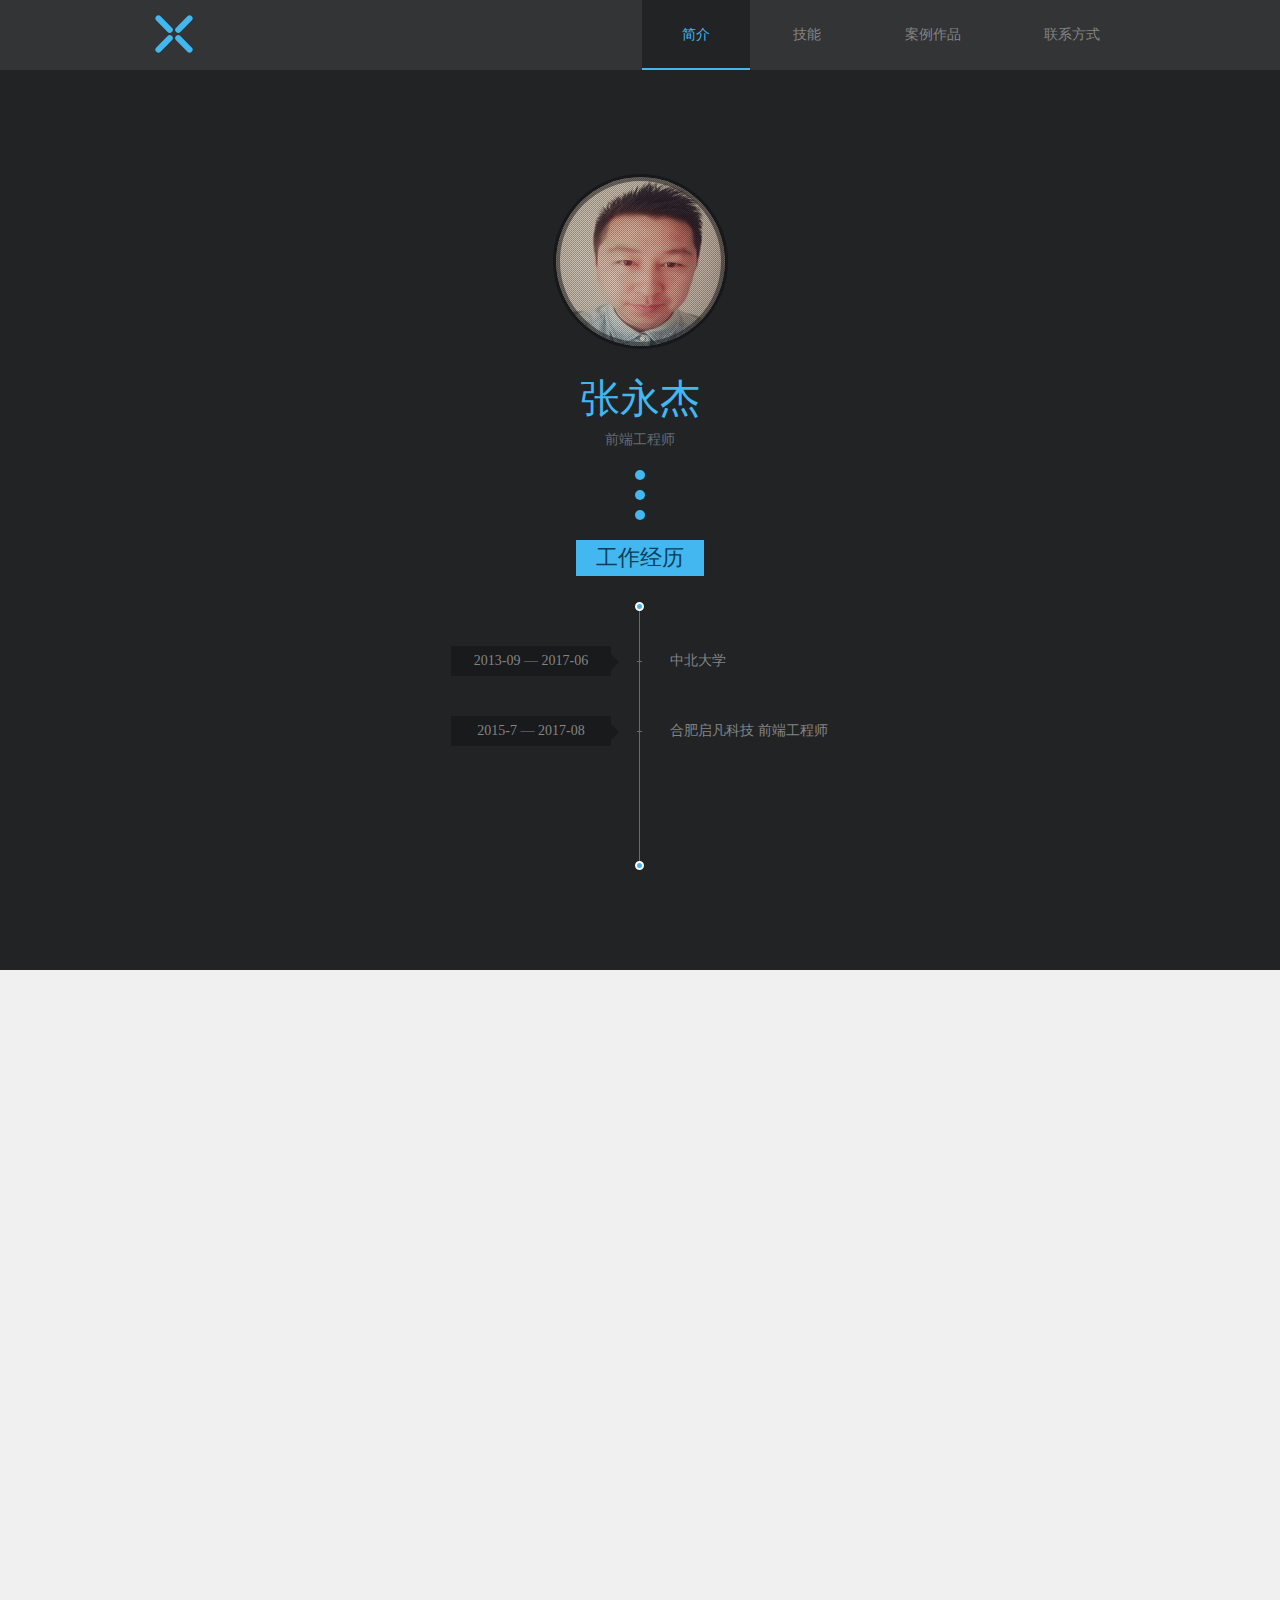
==== index.html @ 79b4f39c "ada" ====
<!DOCTYPE html PUBLIC "-//W3C//DTD XHTML 1.0 Transitional//EN"
        "http://www.w3.org/TR/xhtml1/DTD/xhtml1-transitional.dtd">
<html xmlns="http://www.w3.org/1999/xhtml">
<head>
    <meta http-equiv="Content-Type" content="text/html; charset=utf-8"/>
    <meta http-equiv="X-UA-Compatible" content="IE=Edge">
    <link href="favicon.ico" type="image/x-icon" rel="shortcut icon">

    <title>首页</title>

    <!--公共样式-->
    <link rel="stylesheet" type="text/css" href="css/reset.css"/>

    <!--公共脚本-->
    <script type="text/javascript" src="js/jquery-1.8.3.min.js"></script>
    <script type="text/javascript" src="js/jquery.easing.1.3.js"></script>
    <script type="text/javascript" src="js/jquery.fullPage.min.js"></script>
    <!--dialog-->
    <!--artdiolag-->
    <script type="text/javascript" src="js/artDialog4_jb51net/jquery.artDialog.js"></script>
    <script type="text/javascript" src="js/artDialog4_jb51net/artDialog.iframe.js"></script>
    <link rel="stylesheet" type="text/css" href="js/artDialog4_jb51net/skins/default.css"/>

    <!--前端脚本-->
    <script type="text/javascript" src="js/common.js"></script>


</head>

<body>
<!--导航-->
<div class="menu" id="menu">
    <div class="container_1000 m_center cf">
        <h1 class="logo">
            <a href="#page1">
                	<span>
                    	<i class="l_1"></i>
                        <i class="l_2"></i>
                        <i class="l_3"></i>
                        <i class="l_4"></i>
                    </span>
            </a>
        </h1>
        <ul class="nav">
            <li data-menuanchor="page1" class="active"><a href="#page1">简介</a></li>
            <li data-menuanchor="page2"><a href="#page2">技能</a></li>
            <li data-menuanchor="page3"><a href="#page3">案例作品</a></li>
            <li data-menuanchor="page4"><a href="#page4">联系方式</a></li>
        </ul>
    </div>
</div>

<div id="js_fullpage">

    <!--个人简介-->
    <div class="section">
        <div class="container container_1000 m_center align_center">
            <p class="mb20">
                	<span class="head">
                        <span class="zz"></span>
                        <span class="border"></span>
                        <img src="images/head1.jpg" width="169" height="169"/>
                    </span>
            </p>
            <p class="p_info mb20">
                <span class="p_name">张永杰</span>
                <br/>
                <span class="p_zhiwei">前端工程师</span>
            </p>
            <p>
                <span class="zhishi zhishi_1"></span>
            </p>
            <p>
                <span class="zhishi zhishi_2"></span>
            </p>
            <p class="mb10">
                <span class="zhishi zhishi_3"></span>
            </p>

            <p class="mb30">
                <span class="title_1">工作经历</span>
            </p>
            <div class="wrap_time m_center cf">
                <span class="time_start"></span><span class="time_end"></span>
                <div class="jingli time_1">
                    <p class="jingli_time">2013-09 — 2017-06</p>
                    <p class="jingli_info">中北大学</p>
                </div>
                <div class="jingli time_2">
                    <p class="jingli_time">2015-7 — 2017-08</p>
                    <p class="jingli_info">合肥启凡科技 前端工程师</p>
                </div>
            </div>
        </div>
    </div>

    <!--个人技能-->
    <div class="section bg_fff m_center align_center">
        <p class="mb30">
            <span class="img_bg title_jn"></span>
        </p>
        <p>
            <span class="zhishi zhishi_1"></span>
        </p>
        <p>
            <span class="zhishi zhishi_2"></span>
        </p>
        <p class="mb20">
            <span class="zhishi zhishi_3"></span>
        </p>
        <div class="skills">
            <ul class="skill-lang">
                <li>语言</li>
                <li>HTML(5)</li>
                <li>CSS(3)</li>
                <li>Javascript</li>
                <li>PHP</li>
                <li>MySQL</li>
            </ul>
            <ul class="skill-idea">
                <li>思想</li>
                <li>W3C标准</li>
                <li>语义化</li>
                <li>表现与结构分离</li>
                <li>响应式设计</li>
            </ul>
            <ul class="skill-frame">
                <li>框架</li>
                <li>jQuery</li>
                <li>Vue</li>
                <li>React</li>
                <li>Bootstrap</li>
                <li>Sass</li>
            </ul>
            <ul class="skill-tech">
                <li>技术</li>
                <li>Git</li>
                <li>Ajax</li>
                <li>Apache</li>
                <li>Webpack</li>
                <li>Ps/Ai</li>
            </ul>
        </div>
    </div>

    <!--案例-->
    <div class="section m_center align_center">
        <p class="mb30">
            <span class="title_1">案例作品</span>
        </p>
        <p>
            <span class="zhishi zhishi_1"></span>
        </p>
        <p>
            <span class="zhishi zhishi_2"></span>
        </p>
        <p class="mb20">
            <span class="zhishi zhishi_3"></span>
        </p>
        <div class="container container_1000 m_center cf">
            <div class="container_case">
                <div class="container wrap_case cf" id="js_wrap_case">
                    <ul class="list_case focus">
                        <li data-url="" data-name="拾艺客官网" class="js_cell_case">
                            <a href="http://nodenewszyj.duapp.com/" target="_blank">
                                <span class="zz"></span>
                                <img src="images/news.jpg" width="248" height="160"/>
                                <p class="case_info">
                                    <span>知闻App</span>
                                </p>
                            </a>
                        </li>
                        <li data-url="" data-name="时光电影App" class="js_cell_case">
                            <a href="http://toseemovie.duapp.com/" target="_blank">
                                <span class="zz"></span>
                                <img src="images/movie.jpg" width="248" height="160"/>
                                <p class="case_info">
                                    <span>时光电影App</span>
                                </p>
                            </a>
                        </li>
                        <li data-url="" data-name="拾艺客官网" class="js_cell_case">
                            <a href="http://ktvzyj.duapp.com" target="_blank">
                                <span class="zz"></span>
                                <img src="images/ktv.jpg" width="248" height="160"/>
                                <p class="case_info">
                                    <span>爱唱KTV</span>
                                </p>
                            </a>
                        </li>
                        <li data-url="" data-name="仿电商小米官网" class="js_cell_case">
                            <a href="小米官网/mi.html" target="_blank">
                                <span class="zz"></span>
                                <img src="images/mi.jpg" width="248" height="160"/>
                                <p class="case_info">
                                    <span>仿电商小米官网</span>
                                </p>
                            </a>
                        </li>
                        <li data-url="" data-name="仿电商苹果官网" class="js_cell_case">
                            <a href="apple/index.html" target="_blank">
                                <span class="zz"></span>
                                <img src="images/apple.jpg" width="248" height="160"/>
                                <p class="case_info">
                                    <span>仿电商苹果官网</span>
                                </p>
                            </a>
                        </li>
                        <li data-url="" data-name="拾艺客官网" class="js_cell_case">
                            <a href="suixinchang.duapp.com" target="_blank">
                                <span class="zz"></span>
                                <img src="images/music.jpg" width="248" height="160"/>
                                <p class="case_info">
                                    <span>唱享App</span>
                                </p>
                            </a>
                        </li>
                    </ul>
                </div>
            </div>
        </div>
    </div>

    <!--约-->
    <div class="section align_center">
        <p class="mb30">
            <span class="img_bg2 title_jn title_yue"></span>
        </p>
        <p>
            <span class="zhishi zhishi_1"></span>
        </p>
        <p>
            <span class="zhishi zhishi_2"></span>
        </p>
        <p class="mb20">
            <span class="zhishi zhishi_3"></span>
        </p>
        <p>
            <span class="yue_info yue_1"><i>:18306844427</i></span>
        </p>
        <p>
            <span class="yue_info yue_2"><i>:18306844427m@sina.com</i></span>
        </p>
        <p>
            <a target="_blank" class="yue_info yue_3"><i>:870470960</i></a>
        </p>
    </div>
</div>
</body>
</html>
---- js/artDialog4_jb51net/skins/default.css ----
@charset "utf-8";
/*
 * artDialog skin
 * http://code.google.com/p/artdialog/
 * (c) 2009-2011 TangBin, http://www.planeArt.cn
 *
 * This is licensed under the GNU LGPL, version 2.1 or later.
 * For details, see: http://creativecommons.org/licenses/LGPL/2.1/
 */
 
/* common start */
body { _margin:0; _height:100%; /*IE6 BUG*/ }
.aui_outer { text-align:left; }
table.aui_border, table.aui_dialog { border:0; margin:0; border-collapse:collapse; width:auto; }
.aui_nw, .aui_n, .aui_ne, .aui_w, .aui_c, .aui_e, .aui_sw, .aui_s, .aui_se, .aui_header, .aui_tdIcon, .aui_main, .aui_footer { padding:0; }
.aui_header, .aui_buttons button { font: 12px/1.11 'Microsoft Yahei', Tahoma, Arial, Helvetica, STHeiti; _font-family:Tahoma,Arial,Helvetica,STHeiti; -o-font-family: Tahoma, Arial; }
.aui_title { overflow:hidden; text-overflow: ellipsis; }
.aui_state_noTitle .aui_title { display:none; }
.aui_close { display:block; position:absolute; text-decoration:none; outline:none; _cursor:pointer; }
.aui_close:hover { text-decoration:none; }
.aui_main { text-align:center; min-width:9em; min-width:0\9/*IE8 BUG*/; }
.aui_content { display:inline-block; *zoom:1; *display:inline; text-align:left; border:none 0; }
.aui_content.aui_state_full { display:block; width:100%; margin:0; padding:0!important; height:100%; }
.aui_loading { width:96px; height:32px; text-align:left; text-indent:-999em; overflow:hidden; background:url(icons/loading.gif) no-repeat center center; }
.aui_icon { vertical-align: middle; }
.aui_icon div { width:48px; height:48px; margin:10px 0 10px 10px; background-position: center center; background-repeat:no-repeat; }
.aui_buttons { padding:8px; text-align:right; white-space:nowrap; }
.aui_buttons button { margin-left:15px; padding: 6px 8px; cursor: pointer; display: inline-block; text-align: center; line-height: 1; *padding:4px 10px; *height:2em; letter-spacing:2px; font-family: Tahoma, Arial/9!important; width:auto; overflow:visible; *width:1; color: #333; border: solid 1px #999; border-radius: 5px; background: #DDD; filter: progid:DXImageTransform.Microsoft.gradient(startColorstr='#FFFFFF', endColorstr='#DDDDDD'); background: linear-gradient(top, #FFF, #DDD); background: -moz-linear-gradient(top, #FFF, #DDD); background: -webkit-gradient(linear, 0% 0%, 0% 100%, from(#FFF), to(#DDD)); text-shadow: 0px 1px 1px rgba(255, 255, 255, 1); box-shadow: 0 1px 0 rgba(255, 255, 255, .7),  0 -1px 0 rgba(0, 0, 0, .09); -moz-transition:-moz-box-shadow linear .2s; -webkit-transition: -webkit-box-shadow linear .2s; transition: box-shadow linear .2s; }
.aui_buttons button::-moz-focus-inner{ border:0; padding:0; margin:0; }
.aui_buttons button:focus { outline:none 0; border-color:#426DC9; box-shadow:0 0 8px rgba(66, 109, 201, .9); }
.aui_buttons button:hover { color:#000; border-color:#666; }
.aui_buttons button:active { border-color:#666; filter: progid:DXImageTransform.Microsoft.gradient(startColorstr='#DDDDDD', endColorstr='#FFFFFF'); background: linear-gradient(top, #DDD, #FFF); background: -moz-linear-gradient(top, #DDD, #FFF); background: -webkit-gradient(linear, 0% 0%, 0% 100%, from(#DDD), to(#FFF)); box-shadow:inset 0 1px 5px rgba(66, 109, 201, .9), inset 0 1px 1em rgba(0, 0, 0, .3); }
.aui_buttons button[disabled] { cursor:default; color:#666; background:#DDD; border: solid 1px #999; filter:alpha(opacity=50); opacity:.5; box-shadow:none; }
button.aui_state_highlight { color: #FFF; border: solid 1px #1c6a9e; background: #2288cc; filter: progid:DXImageTransform.Microsoft.gradient(startColorstr='#33bbee', endColorstr='#2288cc'); background: linear-gradient(top, #33bbee, #2288cc); background: -moz-linear-gradient(top, #33bbee, #2288cc); background: -webkit-gradient(linear, 0% 0%, 0% 100%, from(#33bbee), to(#2288cc)); text-shadow: -1px -1px 1px #1c6a9e; }
button.aui_state_highlight:hover { color:#FFF; border-color:#0F3A56; }
button.aui_state_highlight:active { border-color:#1c6a9e; filter: progid:DXImageTransform.Microsoft.gradient(startColorstr='#33bbee', endColorstr='#2288cc'); background: linear-gradient(top, #33bbee, #2288cc); background: -moz-linear-gradient(top, #33bbee, #2288cc); background: -webkit-gradient(linear, 0% 0%, 0% 100%, from(#33bbee), to(#2288cc)); }
/* common end */

.aui_inner { background:#FFF; }
.aui_outer, .aui_inner { border:1px solid rgba(0, 0, 0, .7); border:1px solid #333\9; }
.aui_border { box-shadow: inset 0 0 1px rgba(255, 255, 255, .9); }
.aui_nw, .aui_ne, .aui_sw, .aui_se { width:8px; height:8px; }
.aui_nw, .aui_n, .aui_ne, .aui_w, .aui_e, .aui_sw, .aui_s, .aui_se { background:rgba(0, 0, 0, .4); background:#000\9!important; filter:alpha(opacity=40); }
.aui_state_lock .aui_nw, .aui_state_lock .aui_n, .aui_state_lock .aui_ne, .aui_state_lock .aui_w, .aui_state_lock .aui_e, .aui_state_lock .aui_sw, .aui_state_lock .aui_s, .aui_state_lock .aui_se { background:rgba(0, 0, 0, .5); background:#000\9!important; filter:alpha(opacity=50); }
.aui_state_focus .aui_dialog { box-shadow: 0 0 3px rgba(0, 0, 0, 0.4); }
.aui_state_focus .aui_outer { box-shadow: 0 2px 3px rgba(0, 0, 0, 0.1); }
.aui_state_lock .aui_border { box-shadow:0 3px 26px rgba(0, 0, 0, .9); }
.aui_state_drag .aui_outer, .aui_outer:active { box-shadow:none; }
.aui_titleBar { position:relative; height:100%; }
.aui_title { background:#f5f5f5;border-bottom:1px solid #e8e8e8;color:#515151;font-size:14px;height:35px;line-height:35px;font-weight:normal;padding:0 20px;}
.aui_state_focus .aui_title { color:#4c5a5f; }
.aui_state_drag .aui_title { background:#ededed;}
.aui_state_drag .aui_titleBar { box-shadow:none; }
.aui_close { padding:0; top:4px; right:4px; width:21px; height:21px; line-height:21px; font-size:18px; color:#68767b; text-align:center; font-family: Helvetica, STHeiti; _font-family: Tahoma, '\u9ed1\u4f53', 'Book Antiqua', Palatino; text-shadow:0 1px 0 rgba(255, 255, 255, .9); }
.aui_close:hover { background:#C72015; color:#FFF; }
.aui_close:active { box-shadow: none; }
.aui_content { color:#666; }
.aui_state_focus .aui_content { color:#000; }
.aui_buttons { background-color:#F6F6F6; border-top:solid 1px #DADEE5; }
.aui_state_noTitle .aui_nw, .aui_state_noTitle .aui_ne, .aui_state_noTitle .aui_sw, .aui_state_noTitle .aui_se { width:3px; height:3px; }
.aui_state_noTitle .aui_inner { border:1px solid #666; background:#FFF; }
.aui_state_noTitle .aui_outer { border:none 0; box-shadow:none; }
.aui_state_noTitle .aui_nw, .aui_state_noTitle .aui_n, .aui_state_noTitle .aui_ne, .aui_state_noTitle .aui_w, .aui_state_noTitle .aui_e, .aui_state_noTitle .aui_sw, .aui_state_noTitle .aui_s, .aui_state_noTitle .aui_se { background:rgba(0, 0, 0, .05); background:#000\9!important; filter:alpha(opacity=5)!important; }
.aui_state_noTitle .aui_titleBar { bottom:0; _bottom:0; _margin-top:0; }
.aui_state_noTitle .aui_close { top:0; right:0; width:18px; height:18px; line-height:18px; text-align:center; text-indent:0; font-size:18px; text-decoration:none; color:#214FA3; background:none; filter:!important; }
.aui_state_noTitle .aui_close:hover, .aui_state_noTitle .aui_close:active { text-decoration:none; color:#900; }
.aui_state_noTitle .aui_dialog { box-shadow: none; }
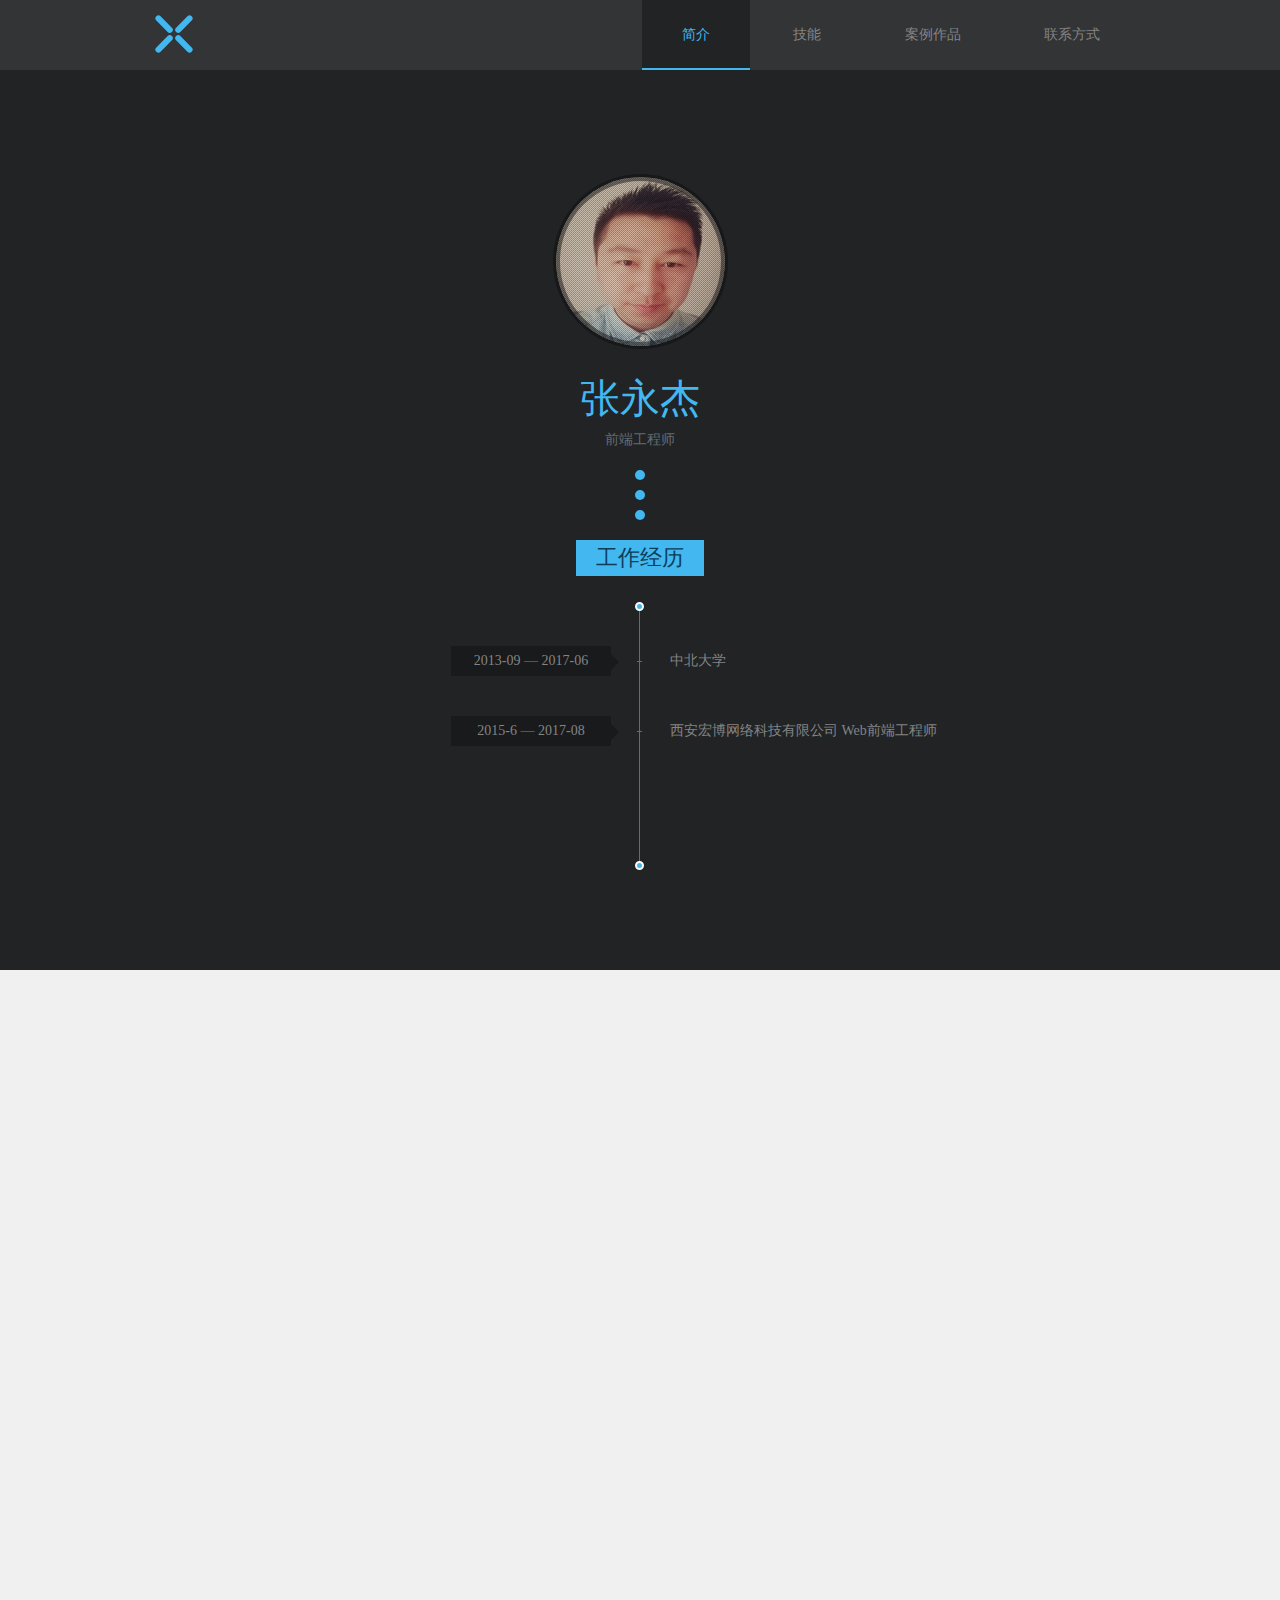
==== commit 5c720fb0: "aaa" ====
--- a/index.html
+++ b/index.html
@@ -87,8 +87,8 @@
                     <p class="jingli_info">中北大学</p>
                 </div>
                 <div class="jingli time_2">
-                    <p class="jingli_time">2015-7 — 2017-08</p>
-                    <p class="jingli_info">合肥启凡科技 前端工程师</p>
+                    <p class="jingli_time">2015-6 — 2017-08</p>
+                    <p class="jingli_info">西安宏博网络科技有限公司 Web前端工程师</p>
                 </div>
             </div>
         </div>
@@ -161,7 +161,7 @@
             <div class="container_case">
                 <div class="container wrap_case cf" id="js_wrap_case">
                     <ul class="list_case focus">
-                        <li data-url="" data-name="拾艺客官网" class="js_cell_case">
+                        <li data-url="" data-name="知闻App" class="js_cell_case" width="32%">
                             <a href="http://nodenewszyj.duapp.com/" target="_blank">
                                 <span class="zz"></span>
                                 <img src="images/news.jpg" width="248" height="160"/>
@@ -170,16 +170,16 @@
                                 </p>
                             </a>
                         </li>
-                        <li data-url="" data-name="时光电影App" class="js_cell_case">
+                        <li data-url="" data-name="友票App" class="js_cell_case" width="32%">
                             <a href="http://toseemovie.duapp.com/" target="_blank">
                                 <span class="zz"></span>
                                 <img src="images/movie.jpg" width="248" height="160"/>
                                 <p class="case_info">
-                                    <span>时光电影App</span>
-                                </p>
-                            </a>
-                        </li>
-                        <li data-url="" data-name="拾艺客官网" class="js_cell_case">
+                                    <span>友票App</span>
+                                </p>
+                            </a>
+                        </li>
+                        <li data-url="" data-name="爱唱KTV" class="js_cell_case" width="32%">
                             <a href="http://ktvzyj.duapp.com" target="_blank">
                                 <span class="zz"></span>
                                 <img src="images/ktv.jpg" width="248" height="160"/>
@@ -188,16 +188,16 @@
                                 </p>
                             </a>
                         </li>
-                        <li data-url="" data-name="仿电商小米官网" class="js_cell_case">
-                            <a href="小米官网/mi.html" target="_blank">
+                        <li data-url="" data-name="海咖App" class="js_cell_case" width="32%">
+                            <a href="http://hikanyy.duapp.com" target="_blank">
                                 <span class="zz"></span>
                                 <img src="images/mi.jpg" width="248" height="160"/>
                                 <p class="case_info">
-                                    <span>仿电商小米官网</span>
-                                </p>
-                            </a>
-                        </li>
-                        <li data-url="" data-name="仿电商苹果官网" class="js_cell_case">
+                                    <span>海咖App</span>
+                                </p>
+                            </a>
+                        </li>
+                        <li data-url="" data-name="仿电商苹果官网" class="js_cell_case" width="32%">
                             <a href="apple/index.html" target="_blank">
                                 <span class="zz"></span>
                                 <img src="images/apple.jpg" width="248" height="160"/>
@@ -206,8 +206,8 @@
                                 </p>
                             </a>
                         </li>
-                        <li data-url="" data-name="拾艺客官网" class="js_cell_case">
-                            <a href="suixinchang.duapp.com" target="_blank">
+                        <li data-url="" data-name="唱享App" class="js_cell_case" width="32%">
+                            <a href="http://suixinchang.duapp.com" target="_blank">
                                 <span class="zz"></span>
                                 <img src="images/music.jpg" width="248" height="160"/>
                                 <p class="case_info">
@@ -220,7 +220,7 @@
             </div>
         </div>
     </div>
-
+    
     <!--约-->
     <div class="section align_center">
         <p class="mb30">
